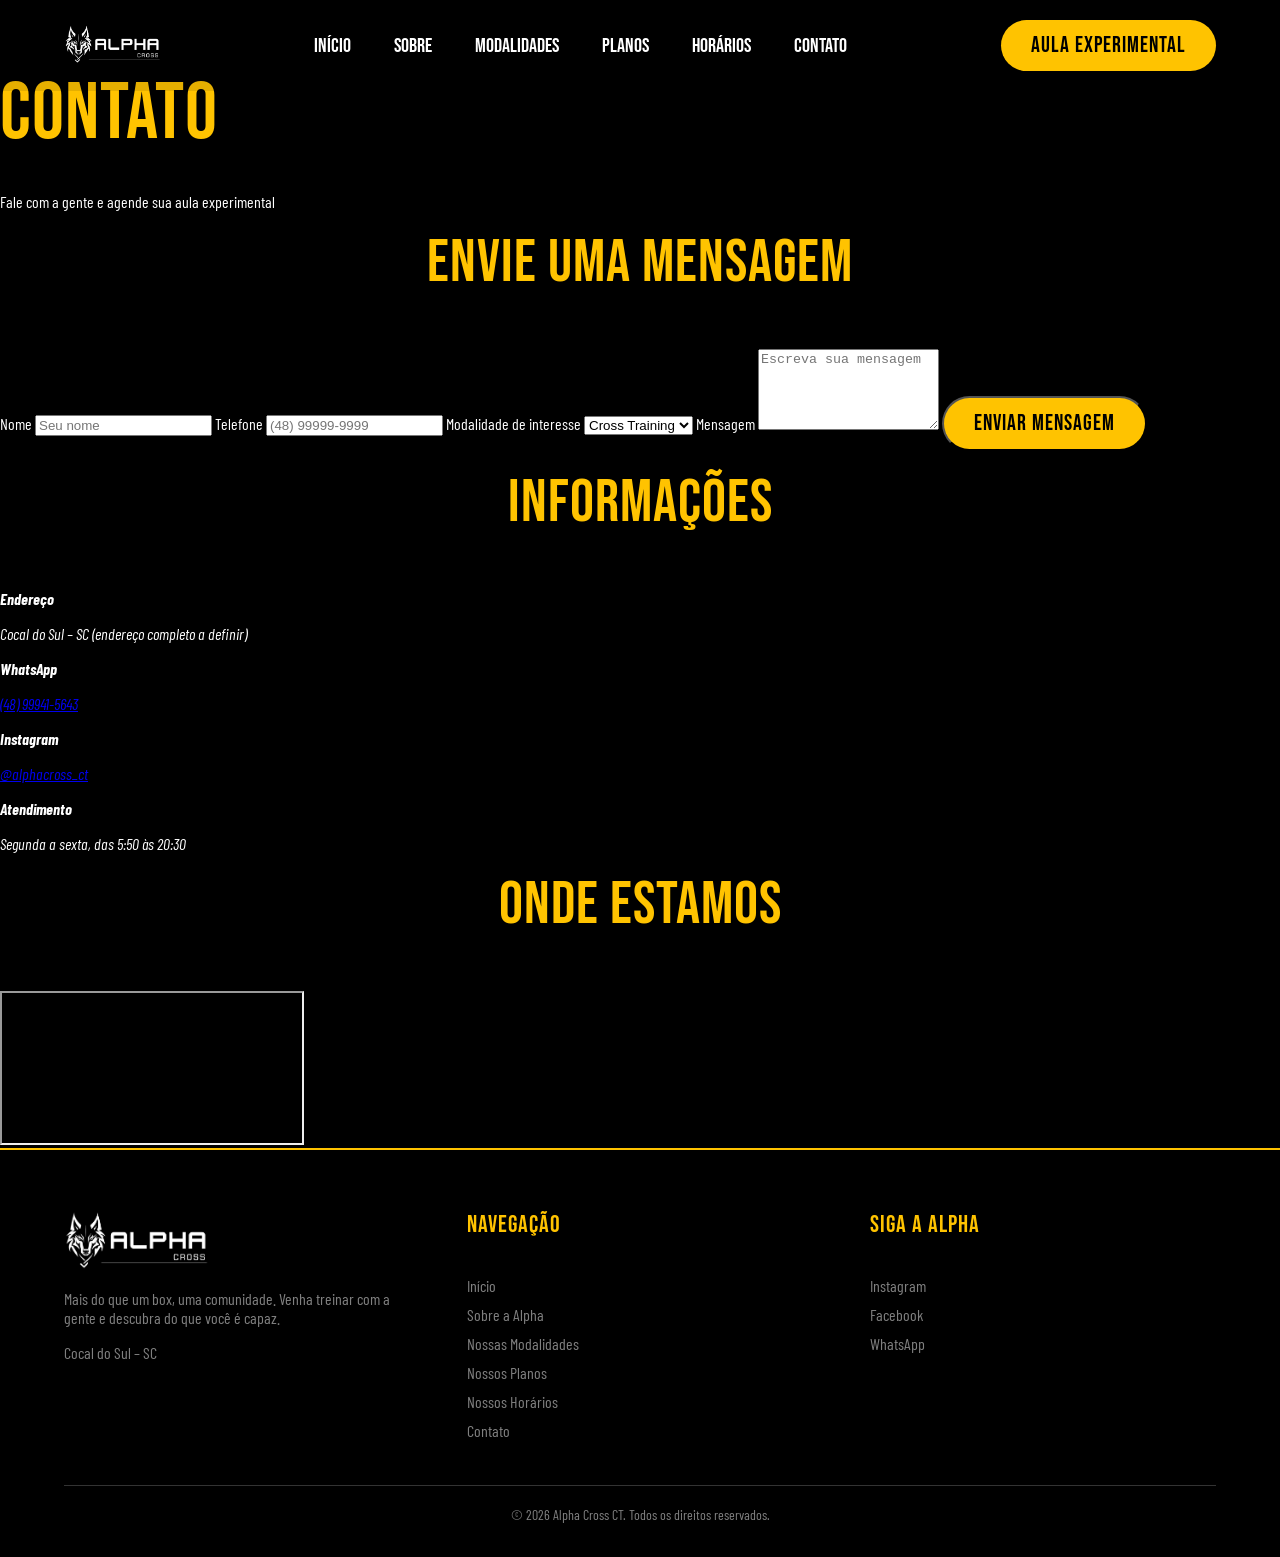
==== contato.html @ 64b94502 "Atualização e criação das paginas HTML Atualização e criação das paginas HTML" ====
<!DOCTYPE html>
<!-- ALTERAÇÃO: página criada. Formulário de contato, informações e mapa -->
<html lang="pt-BR">
    <head>
        <meta charset="UTF-8">
        <meta name="viewport" content="width=device-width, initial-scale=1.0">
        <title>Contato | Alpha Cross CT</title>
        <meta name="author" content="Jonathan Jesus, Cassio , Laura">
        <meta name="description" content="Entre em contato com a Alpha Cross e agende sua aula experimental">
        <link rel="icon" href="img/favicon-16x16.png" type="image/x-icon">
        <link href="https://fonts.googleapis.com/css2?family=Barlow+Condensed:wght@400;600;700&family=Bebas+Neue&display=swap" rel="stylesheet">
        <link rel="stylesheet" href="css/style.css">
        <link rel="stylesheet" href="css/contato.css">
    </head>
    <body>
        <header>
            <a href="index.html"><img src="img/logo-alpha-cross-branca.png" alt="Logo Alpha Cross"></a>
            <button id="btnMenu">&#9776;</button>
            <nav>
                <a href="index.html">Início</a>
                <a href="sobre.html">Sobre</a>
                <a href="modalidades.html">Modalidades</a>
                <a href="planos.html">Planos</a>
                <a href="horarios.html">Horários</a>
                <a href="contato.html" class="ativo">Contato</a>
            </nav>
            <a id="chamada1" class="botao" href="https://wa.me/5548999415643" target="_blank">Aula experimental</a>
        </header>
        <main>
            <section class="banner">
                <h1>Contato</h1>
                <p>Fale com a gente e agende sua aula experimental</p>
            </section>

            <section id="contato">
                <article>
                    <h2 class="titulo">Envie uma mensagem</h2>
                    <!-- <label> é o texto que descreve o campo. O "for" do label tem que ser igual ao "id" do campo,
                         assim clicar no texto já coloca o cursor no campo (e ajuda na acessibilidade).
                         "required" faz o navegador não deixar enviar com o campo vazio.
                         ALTERAÇÃO: o envio do formulário agora é feito pelo js/contato.js, que abre o WhatsApp com a mensagem -->
                    <form id="formContato">
                        <label for="nome">Nome</label>
                        <input type="text" id="nome" placeholder="Seu nome" required>

                        <label for="telefone">Telefone</label>
                        <input type="tel" id="telefone" placeholder="(48) 99999-9999" required>

                        <label for="modalidade">Modalidade de interesse</label>
                        <select id="modalidade">
                            <option>Cross Training</option>
                            <option>Alpha Hiit 45</option>
                            <option>Ainda não sei</option>
                        </select>

                        <label for="mensagem">Mensagem</label>
                        <textarea id="mensagem" rows="5" placeholder="Escreva sua mensagem"></textarea>

                        <button type="submit" class="botao">Enviar mensagem</button>
                    </form>
                    <!-- ALTERAÇÃO: parágrafo vazio onde o JavaScript escreve a mensagem de agradecimento depois do envio -->
                    <p id="aviso"></p>
                </article>

                <!-- <address> é a tag semântica para informações de contato.
                     Dentro dele não pode ter títulos (h1 a h6), por isso os nomes estão em <strong> -->
                <article id="informacoes">
                    <h2 class="titulo">Informações</h2>
                    <address>
                        <strong>Endereço</strong>
                        <p>Cocal do Sul – SC (endereço completo a definir)</p>

                        <strong>WhatsApp</strong>
                        <p><a href="https://wa.me/5548999415643" target="_blank">(48) 99941-5643</a></p>

                        <strong>Instagram</strong>
                        <p><a href="https://www.instagram.com/alphacross_ct/" target="_blank">@alphacross_ct</a></p>

                        <strong>Atendimento</strong>
                        <p>Segunda a sexta, das 5:50 às 20:30</p>
                    </address>
                </article>
            </section>

            <section id="mapa" class="cinza">
                <h2 class="titulo">Onde Estamos</h2>
                <iframe src="https://www.google.com/maps?q=Cocal+do+Sul+SC&output=embed" title="Mapa da localização da Alpha Cross"></iframe>
            </section>
        </main>
        <footer>
            <section>
                <img src="img/logo-alpha-cross-branca.png" alt="Logo Alpha Cross">
                <p>Mais do que um box, uma comunidade. Venha treinar com a gente e descubra do que você é capaz.</p>
                <p>Cocal do Sul – SC</p>
            </section>
            <section>
                <nav>
                    <h4>Navegação</h4>
                    <a href="index.html">Início</a>
                    <a href="sobre.html">Sobre a Alpha</a>
                    <a href="modalidades.html">Nossas Modalidades</a>
                    <a href="planos.html">Nossos Planos</a>
                    <a href="horarios.html">Nossos Horários</a>
                    <a href="contato.html">Contato</a>
                </nav>
            </section>
            <section>
                <h4>Siga a Alpha</h4>
                <a href="https://www.instagram.com/alphacross_ct/" target="_blank">Instagram</a>
                <a href="https://www.facebook.com/profile.php?id=61576485325156" target="_blank">Facebook</a>
                <a href="https://wa.me/5548999415643" target="_blank">WhatsApp</a>
            </section>
            <p id="copyright">&copy; 2026 Alpha Cross CT. Todos os direitos reservados.</p>
        </footer>
        <script src="js/script.js"></script>
        <!-- ALTERAÇÃO: script do formulário. Vem DEPOIS do script.js porque usa a função AbrirWhatsApp que está nele -->
        <script src="js/contato.js"></script>
    </body>
</html>
---- css/style.css ----
@charset "utf-8";

/* ALTERAÇÃO (geral): a cor "yellow" (amarelo puro, cor de marca-texto) foi trocada
   em todo o arquivo por #FFC300, um amarelo-ouro que passa um visual mais profissional */

* {
    box-sizing: border-box;/* Faz o padding e a borda ficarem DENTRO da largura definida,
   evitando que os elementos passem do tamanho da tela */
}

body{
    background-color: black;
    color: white;
    /* ALTERAÇÃO: a fonte foi declarada só aqui no body (antes era repetida no h2, h3, a e p).
       Os elementos filhos herdam a fonte do pai, então basta declarar uma vez */
    font-family: "Barlow Condensed", sans-serif;
    margin: 0; /* ALTERAÇÃO: tira a margem branca que o navegador coloca em volta da página */
}

/* ALTERAÇÃO: títulos passaram a usar a Bebas Neue (fonte de título) e os textos continuam
   com a Barlow Condensed. É a combinação clássica de sites de academia */
h1, h2, h3, h4 {
    font-family: "Bebas Neue", sans-serif;
    font-weight: normal; /* a Bebas Neue já é grossa, o negrito padrão dos títulos deixaria borrada */
    letter-spacing: 1px;
}

header {
    position: fixed;
    top: 0;
    width: 100%;
    z-index: 1000;   /* fica por cima dos outros elementos */
    background-color: rgba(0,0,0, 0.1);
    display: flex;
    justify-content: space-between;/* joga o 1º item na esquerda, o último na direita e o do meio no centro */
    padding: 20px 5%;
    align-items: center;
    /* ALTERAÇÃO: o "animation-timeline: scroll()" foi removido porque não funciona no Firefox.
       Agora o js/script.js coloca a classe "rolando" quando a página desce,
       e o transition faz o fundo escurecer suavemente (em 0.3 segundos) */
    transition: background-color 0.3s;
}
/* ALTERAÇÃO: classe colocada pelo JS quando a página é rolada (substitui o @keyframes header-some) */
header.rolando {
    background-color: rgba(0,0,0, 0.9);   /* fundo quase preto (90%) */
}
header img {
    height: 40px;
    width: auto;
}
header nav a {
    text-decoration: none;
    font-family: "Bebas Neue", sans-serif;
    font-size: 20px;
    color: white;
    padding-left: 20px;
    padding-right: 20px;
}
/* ALTERAÇÃO: link do menu fica amarelo ao passar o mouse */
header nav a:hover {
    color: #FFC300;
}
/* ALTERAÇÃO: botão do menu hambúrguer, escondido no computador (só aparece no @media do celular) */
#btnMenu {
    display: none;
    background: none;
    border: none;
    color: #FFC300;
    font-size: 30px;
    cursor: pointer;
}

h1 {
    font-size: 80px; /* ALTERAÇÃO: era 50px, pequeno demais para o título principal */
    text-transform: uppercase;   /* deixa tudo em maiúsculo */
    color: #FFC300;
    margin-bottom: 30px;
}
.sub {
    display: block; /* ALTERAÇÃO: o span ocupa a linha inteira, para poder ser centralizado */
    text-align: center; /* ALTERAÇÃO: títulos das seções centralizados, antes cada seção tinha um alinhamento */
    font-size: 24px;
    color: gray; /* ALTERAÇÃO: subtítulo em cinza para não competir com o título amarelo */
    text-transform: uppercase;
    letter-spacing: 3px;
}
.titulo{
    text-align: center; /* ALTERAÇÃO: títulos das seções centralizados */
    font-size: 60px;
    text-transform: uppercase;   /* deixa tudo em maiúsculo */
    color: #FFC300;
    margin-top: 0;
}
.lema {
    display: block;              /* fica sozinho na linha */
    color: gray;
    text-transform: uppercase;
    letter-spacing: 2px;         /* espaço entre as letras */
}

/* ALTERAÇÃO: classe única para TODOS os botões do site. Substitui o .acao, o #chamada1,
   o "#topo a" e o "#sobre article a:last-child", que tinham tamanhos e cantos diferentes */
.botao {
    display: inline-block;
    background-color: #FFC300;
    color: black;
    font-family: "Bebas Neue", sans-serif;
    font-size: 22px;
    letter-spacing: 1px;
    text-decoration: none;
    padding: 12px 30px;
    border-radius: 30px;
    transition: background-color 0.3s; /* a cor muda suavemente no hover */
}
.botao:hover {
    background-color: white;
}

#topo{
    padding-top: 200px;   /* empurra só o texto, a foto começa lá em cima */
    /* ALTERAÇÃO: o "../" foi adicionado porque o CSS agora está na pasta css/, então precisa sair dela para achar a pasta img/ */
    background-image: linear-gradient(rgba(0, 0, 0, 0.6) 30%, rgba(0, 0, 0, 1)), url(../img/fotos-box/imagem1.jpeg);
    background-size: cover;        /* a imagem cobre a seção toda */
    background-position: center;   /* centraliza a imagem */
    background-repeat: no-repeat;  /* não repete a imagem */
    height: 100vh;                 /* seção com a altura da tela inteira */

    text-align: center;
}

#sobre {
    padding: 100px 5%;
    flex-direction: row;
    display: flex;
    justify-content: space-around;
    align-items: center; /* ALTERAÇÃO: texto e carrossel ficam alinhados pelo meio */
    background-color: black;
}
#sobre article p{
    font-size: 20px;
    color: gray;
}
/* ALTERAÇÃO: no Sobre o título fica à esquerda, porque o texto está em coluna ao lado do carrossel */
#sobre .sub, #sobre .titulo {
    text-align: left;
}
#sobre article {
    width: 50%;
    padding: 50px 50px;
}

/* ALTERAÇÃO: carrossel refeito, a troca das fotos agora é feita no js/carrossel.js
   (antes era só CSS, com overflow-x e scroll-snap) */
#carrossel{
    width: 50%;
    margin: 0;              /* a tag figure vem com margem por padrão, aqui tiramos */
    position: relative;     /* serve de referência para posicionar os botões em cima da foto */
}
#moldura {
    width: 100%;
    height: 500px;
    object-fit: cover;  /* a imagem cobre o espaço definido, cortando o que passar */
    border-radius: 20px;
    display: block;     /* tira o espacinho que fica embaixo da imagem */
}
#carrossel button {
    position: absolute;     /* o botão "flutua" em cima da foto */
    top: 250px;             /* metade da altura da foto (500px / 2) */
    margin-top: -25px;      /* sobe metade da altura do botão, para ficar bem no meio */
    width: 50px;
    height: 50px;
    border: none;
    border-radius: 50%;     /* deixa o botão redondo */
    background-color: rgba(0, 0, 0, 0.6);
    color: #FFC300;
    font-size: 20px;
    cursor: pointer;        /* mostra a "mãozinha" ao passar o mouse */
}
#carrossel button:hover {
    background-color: #FFC300;
    color: black;
}
#btnVoltar {
    left: 15px;
}
#btnAvancar {
    right: 15px;
}
#legenda {
    text-align: center;
    color: gray;
    font-size: 20px;
    text-transform: uppercase;
    letter-spacing: 2px;
    padding-top: 10px;
}

/* ALTERAÇÃO: Modalidades e Planos: os cards (article) ficam lado a lado direto dentro da section.
   O flex-wrap deixa quebrar a linha, e o subtítulo e o título ocupam 100% da largura
   para ficarem sozinhos em cima dos cards (mesma ideia usada em #horarios) */
#modalidades, #planos {
    display: flex;
    flex-wrap: wrap;
    justify-content: space-around;
}
#modalidades .sub, #modalidades .titulo,
#planos .sub, #planos .titulo {
    width: 100%;
}

/* ALTERAÇÃO: efeito de hover nos cards, o card sobe 5px quando o mouse passa por cima.
   O transition faz o movimento ser suave em vez de "pular" */
#modalidades article, #planos article {
    transition: transform 0.3s;
}
#modalidades article:hover, #planos article:hover {
    transform: translateY(-5px);
}

#modalidades {
    padding: 100px 5%;
    background-color: #111; /* ALTERAÇÃO: seções alternam entre preto e cinza escuro para separar visualmente */
    color: white;
}
#modalidades article {
    margin: 20px;
    background-color: #1c1c1c;
    border-radius: 40px;
    flex: 1; /*Faz os cards ficarem do mesmo tamanho*/
    overflow: hidden;   /* corta a foto nos cantos arredondados do card */
}
#modalidades article h3{
    font-size: 34px;
    color: #FFC300;
    padding: 5px 20px;
    margin: 10px 0 0 0;
}
#modalidades article p {
    font-size: 17px;
    color: gray;
    padding: 5px 20px 20px 20px;
}
#modalidades article img{
    width: 100%;
    height: 300px;
    object-fit: cover; /* ALTERAÇÃO: as duas fotos ficam com a mesma altura, cortando o excesso */
}
#planos {
    padding: 100px 5%;
    background-color: black;
}
#planos article {
    margin: 10px;
    background-color: #1c1c1c;
    border-radius: 40px;
    flex: 1; /*Faz os cards ficarem do mesmo tamanho*/
    text-align: center;
    padding-bottom: 20px;
}
#planos article h3 {
    font-size: 34px;
    color: #FFC300;
    padding: 5px 20px ;
    border: 1px solid #FFC300;
    border-radius: 20px;
    margin: 20px;
}
#planos article p {
    font-size: 17px;
    padding: 5px 20px;
}
#horarios {
    padding: 100px 5%;
    background-color: #111; /* ALTERAÇÃO: seções alternam entre preto e cinza escuro */
}
#horarios article{
    display: flex;
    flex-wrap:wrap;
}
/* ALTERAÇÃO: seletor trocado de h2 para h3, acompanhando a correção dos títulos no HTML */
#horarios article h3{
    width: 100%;
    font-size: 34px;
    color: #FFC300;
    text-align: center;
}
#horarios article section{
    flex-direction:column;
    text-align: center;
    margin: 10px auto;
    width: 40%;
    height: 200px;
    border: 2px solid #FFC300;
    border-radius: 20px;
}
#horarios article section ul {
    list-style: none;
    padding: 0;
}

/* ALTERAÇÃO: estilo do rodapé (antes não tinha nenhum). 3 colunas lado a lado + linha de direitos */
footer {
    display: flex;
    flex-wrap: wrap;
    justify-content: space-between;
    padding: 60px 5% 20px 5%;
    background-color: black;
    border-top: 2px solid #FFC300;
}
footer section {
    width: 30%;
}
footer img {
    height: 60px;
    width: auto;
}
footer p {
    color: gray;
}
footer h4 {
    font-size: 24px;
    color: #FFC300;
    margin-top: 0;
}
footer a {
    display: block; /* cada link em uma linha */
    color: gray;
    text-decoration: none;
    padding: 5px 0;
}
footer a:hover {
    color: #FFC300;
}
#copyright {
    width: 100%;           /* ocupa a linha toda, ficando embaixo das 3 colunas */
    text-align: center;
    font-size: 14px;
    border-top: 1px solid #333;
    padding-top: 20px;
    margin-top: 40px;
}

/* Tablet
@media (max-width: 1024px) {
     seu código aqui
}

 Smartphone
@media (max-width: 480px) {
    seu código aqui
} */

@media screen and (max-width: 600px) {
    /* ALTERAÇÃO: removido o "body { background: yellow }", que era sobra de teste */

    /* ALTERAÇÃO: o header não vira mais coluna (cobria metade da tela).
       Agora fica logo na esquerda e botão ☰ na direita, e o menu abre por baixo */
    #btnMenu {
        display: block;
    }
    #chamada1 {
        display: none; /* esconde o botão "Aula experimental" para caber no celular */
    }
    header nav {
        display: none; /* menu escondido até clicar no ☰ */
        position: absolute;
        top: 100%;     /* começa logo abaixo do header */
        left: 0;
        width: 100%;
        background-color: rgba(0, 0, 0, 0.95);
        flex-direction: column;
        align-items: center;
        padding: 10px 0;
    }
    /* classe colocada pelo js/script.js quando clica no ☰ */
    header nav.aberto {
        display: flex;
    }
    header nav a {
        padding: 10px;
    }

    /* ALTERAÇÃO: ajustes básicos para o celular (os ajustes completos ficam para a etapa de responsividade) */
    h1 {
        font-size: 50px;
    }
    .titulo {
        font-size: 45px;
    }
    #sobre {
        flex-direction: column; /* texto em cima, carrossel embaixo */
    }
    #sobre article, #carrossel {
        width: 100%;
        padding: 0;
    }
    #modalidades article, #planos article {
        flex-basis: 100%; /* um card por linha */
    }
    #horarios article section {
        width: 100%;
    }
    footer section {
        width: 100%;
        margin-bottom: 20px;
    }
}
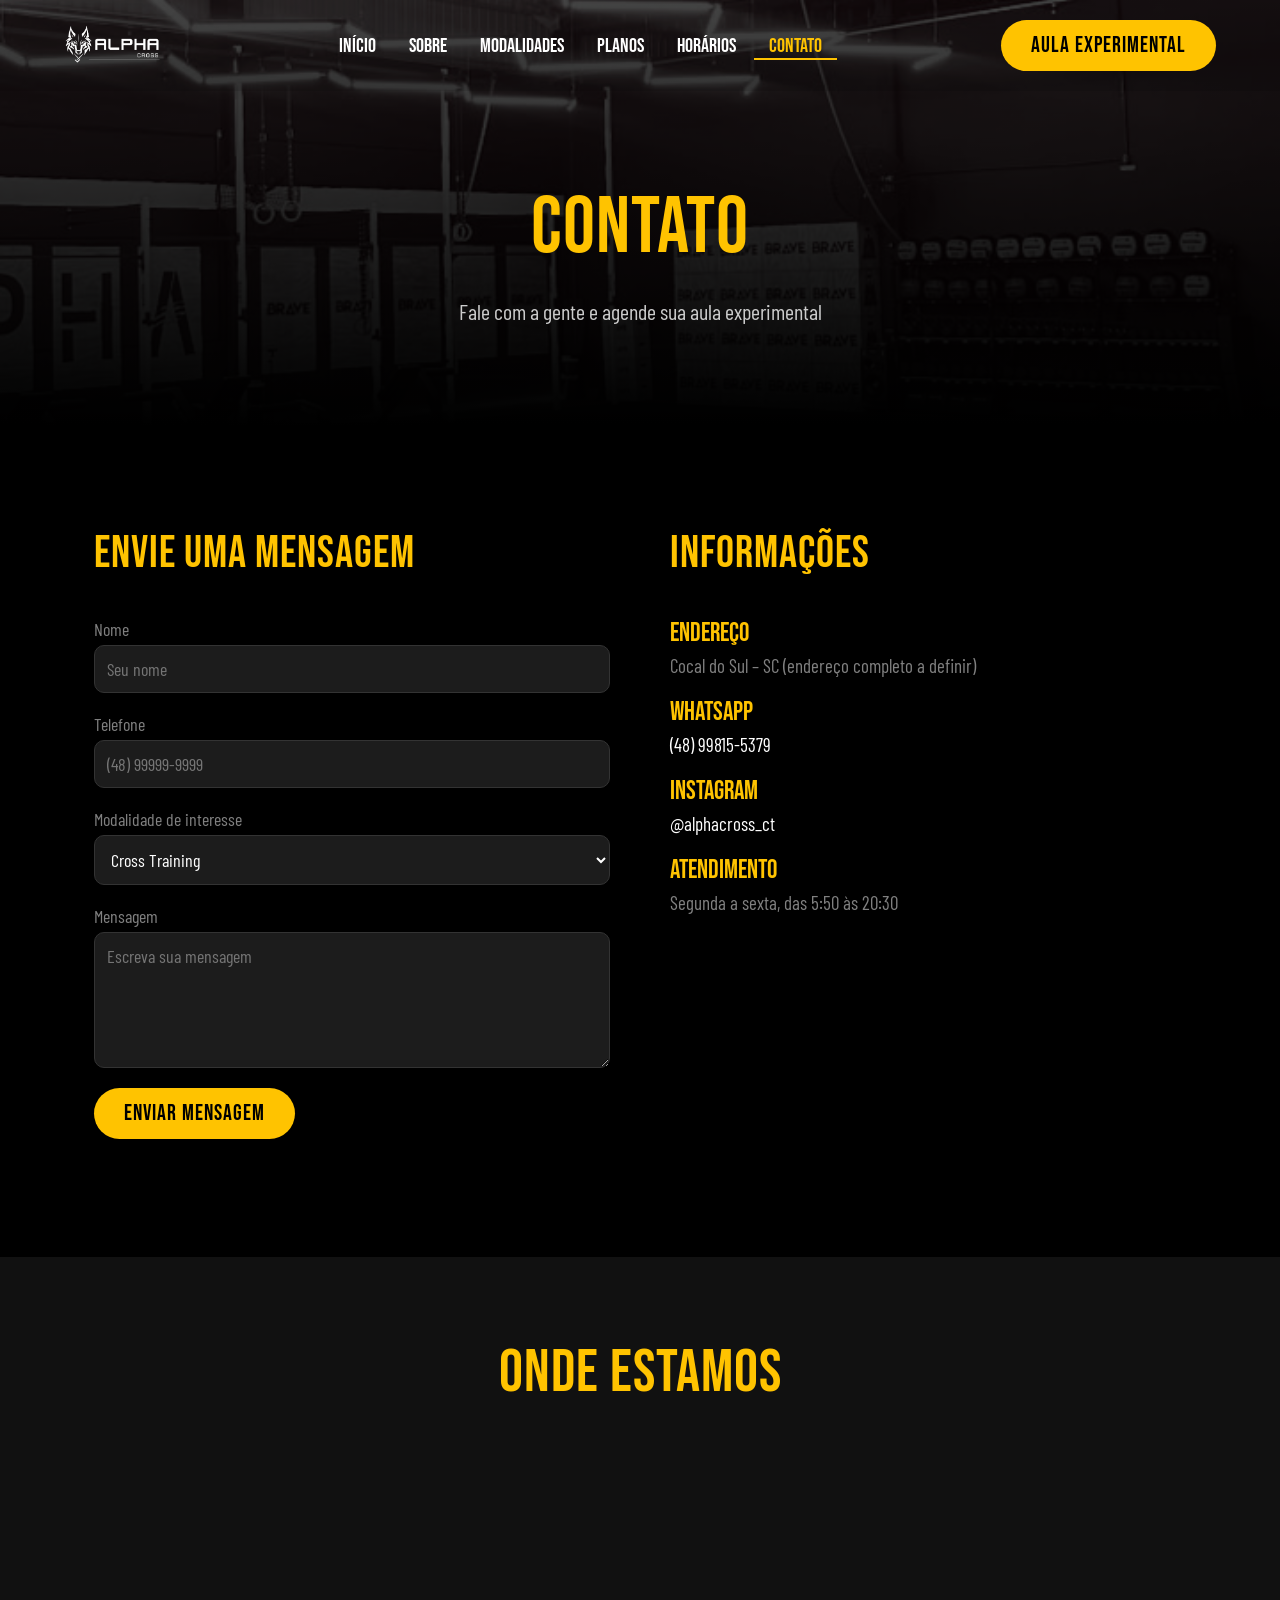
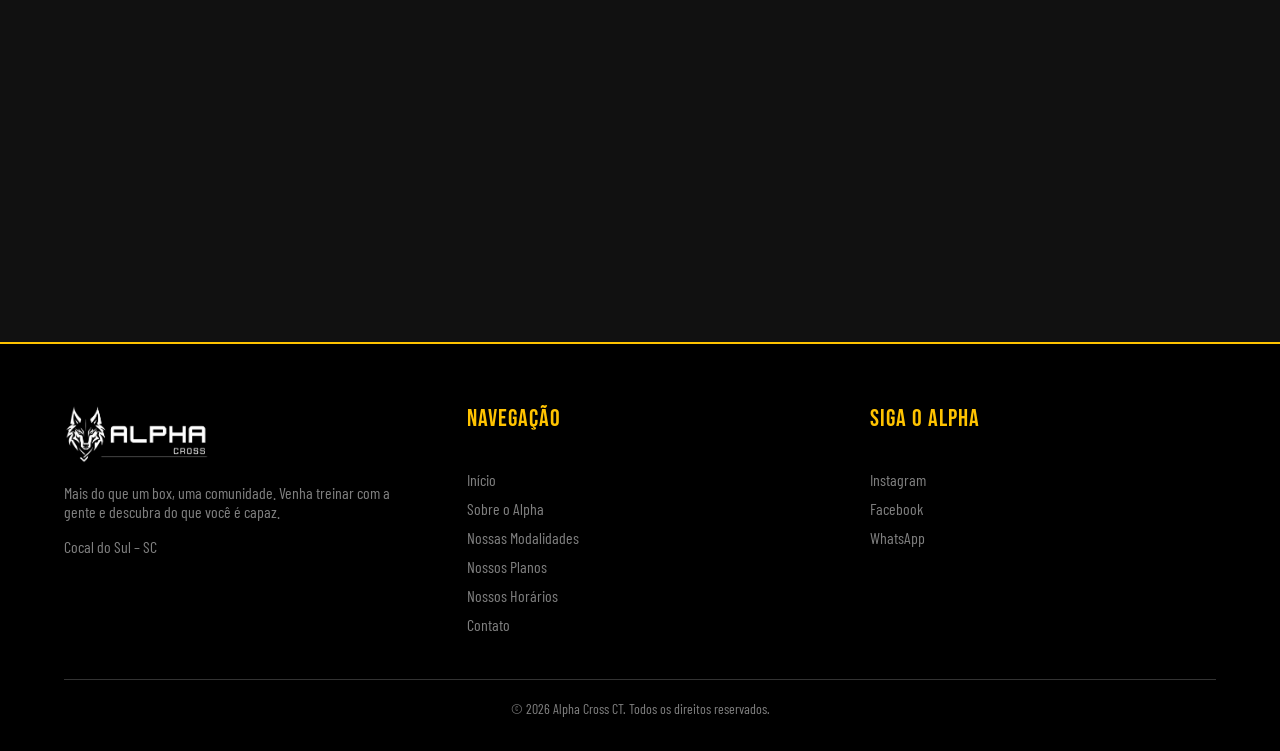
==== commit 5348d25f: "Correçoes no HTML" ====
--- a/contato.html
+++ b/contato.html
@@ -6,7 +6,7 @@
         <meta name="viewport" content="width=device-width, initial-scale=1.0">
         <title>Contato | Alpha Cross CT</title>
         <meta name="author" content="Jonathan Jesus, Cassio , Laura">
-        <meta name="description" content="Entre em contato com a Alpha Cross e agende sua aula experimental">
+        <meta name="description" content="Entre em contato com o Alpha Cross e agende sua aula experimental">
         <link rel="icon" href="img/favicon-16x16.png" type="image/x-icon">
         <link href="https://fonts.googleapis.com/css2?family=Barlow+Condensed:wght@400;600;700&family=Bebas+Neue&display=swap" rel="stylesheet">
         <link rel="stylesheet" href="css/style.css">
@@ -24,7 +24,7 @@
                 <a href="horarios.html">Horários</a>
                 <a href="contato.html" class="ativo">Contato</a>
             </nav>
-            <a id="chamada1" class="botao" href="https://wa.me/5548999415643" target="_blank">Aula experimental</a>
+            <a id="chamada1" class="botao" href="https://wa.me/5548998155379" target="_blank">Aula experimental</a>
         </header>
         <main>
             <section class="banner">
@@ -71,7 +71,8 @@
                         <p>Cocal do Sul – SC (endereço completo a definir)</p>
 
                         <strong>WhatsApp</strong>
-                        <p><a href="https://wa.me/5548999415643" target="_blank">(48) 99941-5643</a></p>
+                        <!-- ALTERAÇÃO: número do WhatsApp atualizado -->
+                        <p><a href="https://wa.me/5548998155379" target="_blank">(48) 99815-5379</a></p>
 
                         <strong>Instagram</strong>
                         <p><a href="https://www.instagram.com/alphacross_ct/" target="_blank">@alphacross_ct</a></p>
@@ -84,7 +85,7 @@
 
             <section id="mapa" class="cinza">
                 <h2 class="titulo">Onde Estamos</h2>
-                <iframe src="https://www.google.com/maps?q=Cocal+do+Sul+SC&output=embed" title="Mapa da localização da Alpha Cross"></iframe>
+                <iframe src="https://www.google.com/maps?q=Cocal+do+Sul+SC&output=embed" title="Mapa da localização do Alpha Cross"></iframe>
             </section>
         </main>
         <footer>
@@ -97,7 +98,7 @@
                 <nav>
                     <h4>Navegação</h4>
                     <a href="index.html">Início</a>
-                    <a href="sobre.html">Sobre a Alpha</a>
+                    <a href="sobre.html">Sobre o Alpha</a>
                     <a href="modalidades.html">Nossas Modalidades</a>
                     <a href="planos.html">Nossos Planos</a>
                     <a href="horarios.html">Nossos Horários</a>
@@ -105,10 +106,10 @@
                 </nav>
             </section>
             <section>
-                <h4>Siga a Alpha</h4>
+                <h4>Siga o Alpha</h4>
                 <a href="https://www.instagram.com/alphacross_ct/" target="_blank">Instagram</a>
                 <a href="https://www.facebook.com/profile.php?id=61576485325156" target="_blank">Facebook</a>
-                <a href="https://wa.me/5548999415643" target="_blank">WhatsApp</a>
+                <a href="https://wa.me/5548998155379" target="_blank">WhatsApp</a>
             </section>
             <p id="copyright">&copy; 2026 Alpha Cross CT. Todos os direitos reservados.</p>
         </footer>
--- a/css/style.css
+++ b/css/style.css
@@ -1,4 +1,8 @@
 @charset "utf-8";
+
+/* ALTERAÇÃO: este arquivo agora tem só o que é COMUM a todas as páginas
+   (header, footer, títulos, botões, cards e banner). O estilo específico de cada página
+   fica no seu próprio arquivo: index.css, sobre.css, modalidades.css, planos.css, horarios.css e contato.css */
 
 /* ALTERAÇÃO (geral): a cor "yellow" (amarelo puro, cor de marca-texto) foi trocada
    em todo o arquivo por #FFC300, um amarelo-ouro que passa um visual mais profissional */
@@ -53,14 +57,20 @@
     font-family: "Bebas Neue", sans-serif;
     font-size: 20px;
     color: white;
-    padding-left: 20px;
-    padding-right: 20px;
+    padding-left: 15px;
+    padding-right: 15px;
 }
 /* ALTERAÇÃO: link do menu fica amarelo ao passar o mouse */
 header nav a:hover {
     color: #FFC300;
 }
-/* ALTERAÇÃO: botão do menu hambúrguer, escondido no computador (só aparece no @media do celular) */
+/* ALTERAÇÃO: classe "ativo" marca no menu a página em que a pessoa está.
+   Ela é colocada direto no HTML de cada página, no link daquela página */
+header nav a.ativo {
+    color: #FFC300;
+    border-bottom: 2px solid #FFC300;
+}
+/* ALTERAÇÃO: botão do menu hambúrguer, escondido no computador (só aparece no @media) */
 #btnMenu {
     display: none;
     background: none;
@@ -110,192 +120,88 @@
     text-decoration: none;
     padding: 12px 30px;
     border-radius: 30px;
+    border: none;
+    cursor: pointer;
     transition: background-color 0.3s; /* a cor muda suavemente no hover */
 }
 .botao:hover {
     background-color: white;
 }
-
-#topo{
-    padding-top: 200px;   /* empurra só o texto, a foto começa lá em cima */
-    /* ALTERAÇÃO: o "../" foi adicionado porque o CSS agora está na pasta css/, então precisa sair dela para achar a pasta img/ */
-    background-image: linear-gradient(rgba(0, 0, 0, 0.6) 30%, rgba(0, 0, 0, 1)), url(../img/fotos-box/imagem1.jpeg);
-    background-size: cover;        /* a imagem cobre a seção toda */
-    background-position: center;   /* centraliza a imagem */
-    background-repeat: no-repeat;  /* não repete a imagem */
-    height: 100vh;                 /* seção com a altura da tela inteira */
-
-    text-align: center;
-}
-
-#sobre {
-    padding: 100px 5%;
-    flex-direction: row;
-    display: flex;
-    justify-content: space-around;
-    align-items: center; /* ALTERAÇÃO: texto e carrossel ficam alinhados pelo meio */
-    background-color: black;
-}
-#sobre article p{
-    font-size: 20px;
-    color: gray;
-}
-/* ALTERAÇÃO: no Sobre o título fica à esquerda, porque o texto está em coluna ao lado do carrossel */
-#sobre .sub, #sobre .titulo {
-    text-align: left;
-}
-#sobre article {
-    width: 50%;
-    padding: 50px 50px;
-}
-
-/* ALTERAÇÃO: carrossel refeito, a troca das fotos agora é feita no js/carrossel.js
-   (antes era só CSS, com overflow-x e scroll-snap) */
-#carrossel{
-    width: 50%;
-    margin: 0;              /* a tag figure vem com margem por padrão, aqui tiramos */
-    position: relative;     /* serve de referência para posicionar os botões em cima da foto */
-}
-#moldura {
-    width: 100%;
-    height: 500px;
-    object-fit: cover;  /* a imagem cobre o espaço definido, cortando o que passar */
-    border-radius: 20px;
-    display: block;     /* tira o espacinho que fica embaixo da imagem */
-}
-#carrossel button {
-    position: absolute;     /* o botão "flutua" em cima da foto */
-    top: 250px;             /* metade da altura da foto (500px / 2) */
-    margin-top: -25px;      /* sobe metade da altura do botão, para ficar bem no meio */
-    width: 50px;
-    height: 50px;
-    border: none;
-    border-radius: 50%;     /* deixa o botão redondo */
-    background-color: rgba(0, 0, 0, 0.6);
-    color: #FFC300;
-    font-size: 20px;
-    cursor: pointer;        /* mostra a "mãozinha" ao passar o mouse */
-}
-#carrossel button:hover {
+/* ALTERAÇÃO: variação do botão só com borda (usado quando tem dois botões lado a lado) */
+.botao-borda {
+    background-color: transparent;
+    color: #FFC300;
+    border: 2px solid #FFC300;
+}
+.botao-borda:hover {
     background-color: #FFC300;
     color: black;
 }
-#btnVoltar {
-    left: 15px;
-}
-#btnAvancar {
-    right: 15px;
-}
-#legenda {
-    text-align: center;
-    color: gray;
-    font-size: 20px;
-    text-transform: uppercase;
-    letter-spacing: 2px;
-    padding-top: 10px;
-}
-
-/* ALTERAÇÃO: Modalidades e Planos: os cards (article) ficam lado a lado direto dentro da section.
-   O flex-wrap deixa quebrar a linha, e o subtítulo e o título ocupam 100% da largura
-   para ficarem sozinhos em cima dos cards (mesma ideia usada em #horarios) */
-#modalidades, #planos {
+
+/* ALTERAÇÃO: classe para alternar o fundo das seções entre preto e cinza escuro,
+   assim dá para ver onde uma seção termina e a outra começa */
+.cinza {
+    background-color: #111;
+}
+
+/* ALTERAÇÃO: classe "grade" reaproveitada em todas as seções que têm cards lado a lado
+   (antes era uma regra para #modalidades e outra para #planos).
+   A section vira flex, o flex-wrap deixa quebrar a linha, e o subtítulo, o título e o parágrafo
+   de introdução ocupam 100% da largura para ficarem sozinhos em cima dos cards */
+.grade {
     display: flex;
     flex-wrap: wrap;
-    justify-content: space-around;
-}
-#modalidades .sub, #modalidades .titulo,
-#planos .sub, #planos .titulo {
+    justify-content: center;
+    padding: 100px 5%;
+}
+.grade .sub, .grade .titulo, .grade > p {
     width: 100%;
 }
-
-/* ALTERAÇÃO: efeito de hover nos cards, o card sobe 5px quando o mouse passa por cima.
-   O transition faz o movimento ser suave em vez de "pular" */
-#modalidades article, #planos article {
-    transition: transform 0.3s;
-}
-#modalidades article:hover, #planos article:hover {
-    transform: translateY(-5px);
-}
-
-#modalidades {
-    padding: 100px 5%;
-    background-color: #111; /* ALTERAÇÃO: seções alternam entre preto e cinza escuro para separar visualmente */
-    color: white;
-}
-#modalidades article {
-    margin: 20px;
-    background-color: #1c1c1c;
-    border-radius: 40px;
+.grade > p {
+    text-align: center;
+    color: gray;
+    font-size: 20px;
+}
+
+/* ALTERAÇÃO: estilo comum dos cards (article com a classe "card"), usado em várias páginas */
+.card {
     flex: 1; /*Faz os cards ficarem do mesmo tamanho*/
-    overflow: hidden;   /* corta a foto nos cantos arredondados do card */
-}
-#modalidades article h3{
-    font-size: 34px;
-    color: #FFC300;
-    padding: 5px 20px;
-    margin: 10px 0 0 0;
-}
-#modalidades article p {
-    font-size: 17px;
-    color: gray;
-    padding: 5px 20px 20px 20px;
-}
-#modalidades article img{
-    width: 100%;
-    height: 300px;
-    object-fit: cover; /* ALTERAÇÃO: as duas fotos ficam com a mesma altura, cortando o excesso */
-}
-#planos {
-    padding: 100px 5%;
-    background-color: black;
-}
-#planos article {
     margin: 10px;
     background-color: #1c1c1c;
-    border-radius: 40px;
-    flex: 1; /*Faz os cards ficarem do mesmo tamanho*/
+    border-radius: 30px;
+    overflow: hidden;   /* corta a foto nos cantos arredondados do card */
+    transition: transform 0.3s; /* o movimento do hover fica suave em vez de "pular" */
+}
+/* ALTERAÇÃO: efeito de hover, o card sobe 5px quando o mouse passa por cima */
+.card:hover {
+    transform: translateY(-5px);
+}
+.card h3 {
+    font-size: 32px;
+    color: #FFC300;
+    padding: 0 20px;
+}
+.card p {
+    font-size: 17px;
+    color: gray;
+    padding: 0 20px;
+}
+
+/* ALTERAÇÃO: banner do topo das páginas internas (Sobre, Modalidades, Planos...).
+   É uma versão menor do #topo da página inicial. Cada página troca a foto no seu próprio CSS */
+.banner {
+    padding: 180px 5% 80px 5%;
     text-align: center;
-    padding-bottom: 20px;
-}
-#planos article h3 {
-    font-size: 34px;
-    color: #FFC300;
-    padding: 5px 20px ;
-    border: 1px solid #FFC300;
-    border-radius: 20px;
-    margin: 20px;
-}
-#planos article p {
-    font-size: 17px;
-    padding: 5px 20px;
-}
-#horarios {
-    padding: 100px 5%;
-    background-color: #111; /* ALTERAÇÃO: seções alternam entre preto e cinza escuro */
-}
-#horarios article{
-    display: flex;
-    flex-wrap:wrap;
-}
-/* ALTERAÇÃO: seletor trocado de h2 para h3, acompanhando a correção dos títulos no HTML */
-#horarios article h3{
-    width: 100%;
-    font-size: 34px;
-    color: #FFC300;
-    text-align: center;
-}
-#horarios article section{
-    flex-direction:column;
-    text-align: center;
-    margin: 10px auto;
-    width: 40%;
-    height: 200px;
-    border: 2px solid #FFC300;
-    border-radius: 20px;
-}
-#horarios article section ul {
-    list-style: none;
-    padding: 0;
+    background-image: linear-gradient(rgba(0, 0, 0, 0.7), black), url(../img/fotos-box/imagem2.jpeg);
+    background-size: cover;
+    background-position: center;
+}
+.banner h1 {
+    margin: 0;
+}
+.banner p {
+    font-size: 22px;
+    color: #ccc;
 }
 
 /* ALTERAÇÃO: estilo do rodapé (antes não tinha nenhum). 3 colunas lado a lado + linha de direitos */
@@ -340,26 +246,16 @@
     margin-top: 40px;
 }
 
-/* Tablet
-@media (max-width: 1024px) {
-     seu código aqui
-}
-
- Smartphone
-@media (max-width: 480px) {
-    seu código aqui
-} */
-
-@media screen and (max-width: 600px) {
-    /* ALTERAÇÃO: removido o "body { background: yellow }", que era sobra de teste */
-
+/* ALTERAÇÃO: o menu vira hambúrguer a partir de 900px (e não 600px),
+   porque com 6 links o menu não cabe em telas de tablet */
+@media screen and (max-width: 900px) {
     /* ALTERAÇÃO: o header não vira mais coluna (cobria metade da tela).
        Agora fica logo na esquerda e botão ☰ na direita, e o menu abre por baixo */
     #btnMenu {
         display: block;
     }
     #chamada1 {
-        display: none; /* esconde o botão "Aula experimental" para caber no celular */
+        display: none; /* esconde o botão "Aula experimental" para caber na tela */
     }
     header nav {
         display: none; /* menu escondido até clicar no ☰ */
@@ -379,26 +275,18 @@
     header nav a {
         padding: 10px;
     }
-
-    /* ALTERAÇÃO: ajustes básicos para o celular (os ajustes completos ficam para a etapa de responsividade) */
+}
+
+@media screen and (max-width: 600px) {
+    /* ALTERAÇÃO: removido o "body { background: yellow }", que era sobra de teste */
     h1 {
         font-size: 50px;
     }
     .titulo {
         font-size: 45px;
     }
-    #sobre {
-        flex-direction: column; /* texto em cima, carrossel embaixo */
-    }
-    #sobre article, #carrossel {
-        width: 100%;
-        padding: 0;
-    }
-    #modalidades article, #planos article {
+    .card {
         flex-basis: 100%; /* um card por linha */
-    }
-    #horarios article section {
-        width: 100%;
     }
     footer section {
         width: 100%;
--- a/css/contato.css
+++ b/css/contato.css
@@ -0,0 +1,97 @@
+@charset "utf-8";
+
+/* ALTERAÇÃO: arquivo criado. Estilos usados SÓ na página contato.html */
+
+.banner {
+    background-image: linear-gradient(rgba(0, 0, 0, 0.7), black), url(../img/fotos-box/imagem1.1.jpg);
+}
+
+/* formulário de um lado, informações do outro */
+#contato {
+    display: flex;
+    padding: 100px 5%;
+}
+#contato article {
+    width: 50%;
+    padding: 0 30px;
+}
+#contato .titulo {
+    text-align: left;
+    font-size: 45px;
+}
+
+/* campos do formulário */
+label {
+    display: block;          /* cada label em uma linha, em cima do seu campo */
+    font-size: 18px;
+    color: gray;
+    margin-bottom: 5px;
+}
+input, select, textarea {
+    display: block;
+    width: 100%;
+    padding: 12px;
+    margin-bottom: 20px;
+    background-color: #1c1c1c;
+    border: 1px solid #333;
+    border-radius: 10px;
+    color: white;
+    font-family: "Barlow Condensed", sans-serif; /* campos de formulário não herdam a fonte do body */
+    font-size: 18px;
+}
+/* :focus = quando o campo está selecionado (com o cursor dentro) */
+input:focus, select:focus, textarea:focus {
+    border-color: #FFC300;
+    outline: none;   /* tira a borda azul padrão do navegador */
+}
+
+/* ALTERAÇÃO: mensagem de agradecimento que o js/contato.js escreve depois do envio */
+#aviso {
+    color: #FFC300;
+    font-size: 18px;
+}
+
+/* informações de contato */
+address {
+    font-style: normal;  /* o navegador deixa o <address> em itálico por padrão */
+}
+#informacoes strong {
+    display: block;      /* o strong ocupa a linha inteira, como um título */
+    font-family: "Bebas Neue", sans-serif;
+    font-weight: normal;
+    font-size: 26px;
+    color: #FFC300;
+    margin-top: 20px;
+}
+#informacoes p {
+    font-size: 19px;
+    color: gray;
+    margin-top: 5px;
+}
+#informacoes a {
+    color: white;
+    text-decoration: none;
+}
+#informacoes a:hover {
+    color: #FFC300;
+}
+
+#mapa {
+    padding: 80px 5%;
+}
+#mapa iframe {
+    width: 100%;
+    height: 400px;
+    border: none;
+    border-radius: 20px;
+}
+
+@media screen and (max-width: 600px) {
+    #contato {
+        flex-direction: column;
+    }
+    #contato article {
+        width: 100%;
+        padding: 0;
+    }
+}
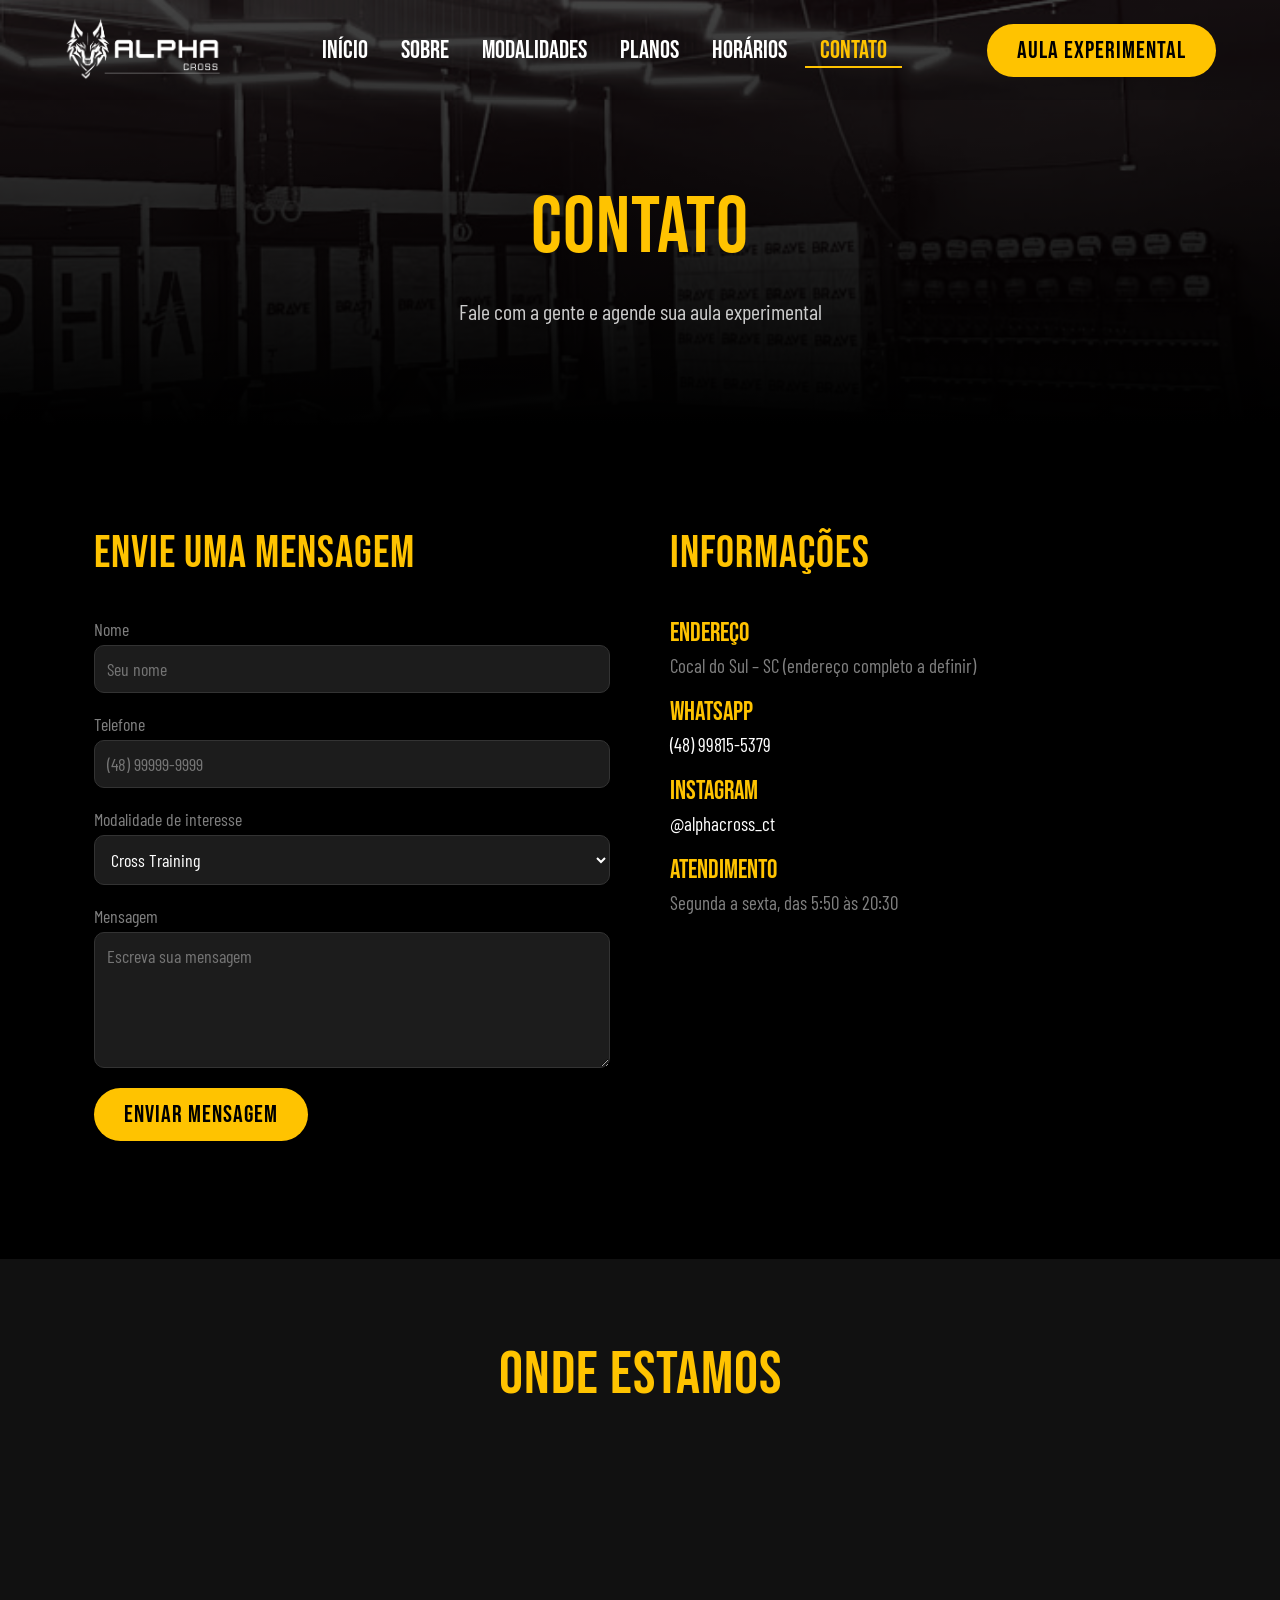
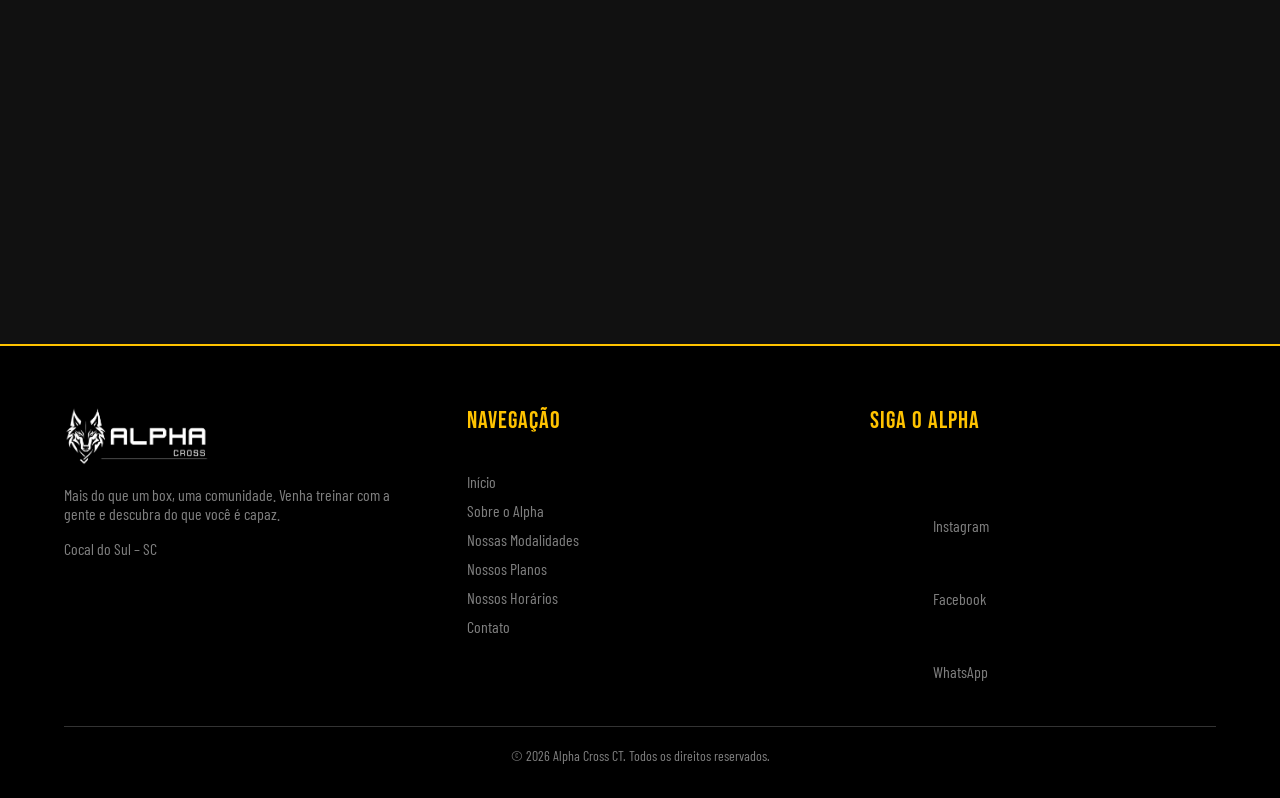
==== commit a85b02a8: "Alterações Alterações nos sites restantes, sobre.html, contato.html, modalidades.html, planos.html e" ====
--- a/contato.html
+++ b/contato.html
@@ -90,11 +90,11 @@
         </main>
         <footer>
             <section>
-                <img src="img/logo-alpha-cross-branca.png" alt="Logo Alpha Cross">
+                <img class="logo" src="img/logo-alpha-cross-branca.png" alt="Logo Alpha Cross">
                 <p>Mais do que um box, uma comunidade. Venha treinar com a gente e descubra do que você é capaz.</p>
                 <p>Cocal do Sul – SC</p>
             </section>
-            <section>
+            <section class="navegacao">
                 <nav>
                     <h4>Navegação</h4>
                     <a href="index.html">Início</a>
@@ -105,11 +105,11 @@
                     <a href="contato.html">Contato</a>
                 </nav>
             </section>
-            <section>
+            <section class="redes">
                 <h4>Siga o Alpha</h4>
-                <a href="https://www.instagram.com/alphacross_ct/" target="_blank">Instagram</a>
-                <a href="https://www.facebook.com/profile.php?id=61576485325156" target="_blank">Facebook</a>
-                <a href="https://wa.me/5548998155379" target="_blank">WhatsApp</a>
+                <a href="https://www.instagram.com/alphacross_ct/" target="_blank"><img src="img/fotos-footer/instagram.svg" alt="Instagram" width="24"> Instagram</a>
+                <a href="https://www.facebook.com/profile.php?id=61576485325156" target="_blank"><img class="face" src="img/fotos-footer/facebook.svg" alt="Facebook"> Facebook</a>
+                <a href="https://wa.me/5548998155379" target="_blank"><img class="whats" src="img/fotos-footer/whatsapp.svg" alt="WhatsApp"> WhatsApp</a>
             </section>
             <p id="copyright">&copy; 2026 Alpha Cross CT. Todos os direitos reservados.</p>
         </footer>
--- a/css/style.css
+++ b/css/style.css
@@ -37,7 +37,7 @@
     background-color: rgba(0,0,0, 0.1);
     display: flex;
     justify-content: space-between;/* joga o 1º item na esquerda, o último na direita e o do meio no centro */
-    padding: 20px 5%;
+    padding: 16px 5%;
     align-items: center;
     /* ALTERAÇÃO: o "animation-timeline: scroll()" foi removido porque não funciona no Firefox.
        Agora o js/script.js coloca a classe "rolando" quando a página desce,
@@ -49,13 +49,13 @@
     background-color: rgba(0,0,0, 0.9);   /* fundo quase preto (90%) */
 }
 header img {
-    height: 40px;
+    height: 65px;
     width: auto;
 }
 header nav a {
     text-decoration: none;
     font-family: "Bebas Neue", sans-serif;
-    font-size: 20px;
+    font-size: 25px;
     color: white;
     padding-left: 15px;
     padding-right: 15px;
@@ -115,7 +115,7 @@
     background-color: #FFC300;
     color: black;
     font-family: "Bebas Neue", sans-serif;
-    font-size: 22px;
+    font-size: 24px;
     letter-spacing: 1px;
     text-decoration: none;
     padding: 12px 30px;
@@ -182,7 +182,8 @@
     padding: 0 20px;
 }
 .card p {
-    font-size: 17px;
+    text-align: justify;
+    font-size: 20px;
     color: gray;
     padding: 0 20px;
 }
@@ -278,18 +279,47 @@
 }
 
 @media screen and (max-width: 600px) {
+
+    footer section p, footer section a {
+        font-size: 18px;
+    }
+    footer section h4 {
+        font-size: 24px;
+        margin: 10px 0px 8px
+    }
+    
+    footer section.navegacao {
+        width: 50%;
+    }
+
+    footer section.redes {
+        width: 50%;
+        display: row;
+        text-align: end;
+    }
+    footer section.redes img {
+    width: 24px;
+    height: 24px;
+    vertical-align: middle;
+    margin-right: 8px;
+    filter: invert(100%); /* inverte a cor da imagem de preto para branco */
+    }
+
     /* ALTERAÇÃO: removido o "body { background: yellow }", que era sobra de teste */
     h1 {
         font-size: 50px;
     }
-    .titulo {
-        font-size: 45px;
-    }
-    .card {
-        flex-basis: 100%; /* um card por linha */
-    }
+
     footer section {
         width: 100%;
         margin-bottom: 20px;
     }
-}
+
+    .titulo {
+        font-size: 45px;
+    }
+
+    .card {
+        flex-basis: 100%; /* um card por linha */
+    }
+}
--- a/css/contato.css
+++ b/css/contato.css
@@ -94,4 +94,23 @@
         width: 100%;
         padding: 0;
     }
+
+    #contato .titulo {
+        text-align: center;
+    }
+
+    #informacoes .titulo {
+        margin-top: 50px;
+    }
+
+    #informacoes p {
+        color: white;
+    }
+
+    #formContato .botao {
+        display: block;       /* ocupa a própria linha */
+        width: fit-content;   /* mas só do tamanho do conteúdo */
+        margin: 0 auto;       /* centraliza horizontalmente */
+        font-size: 24px;
+    }
 }
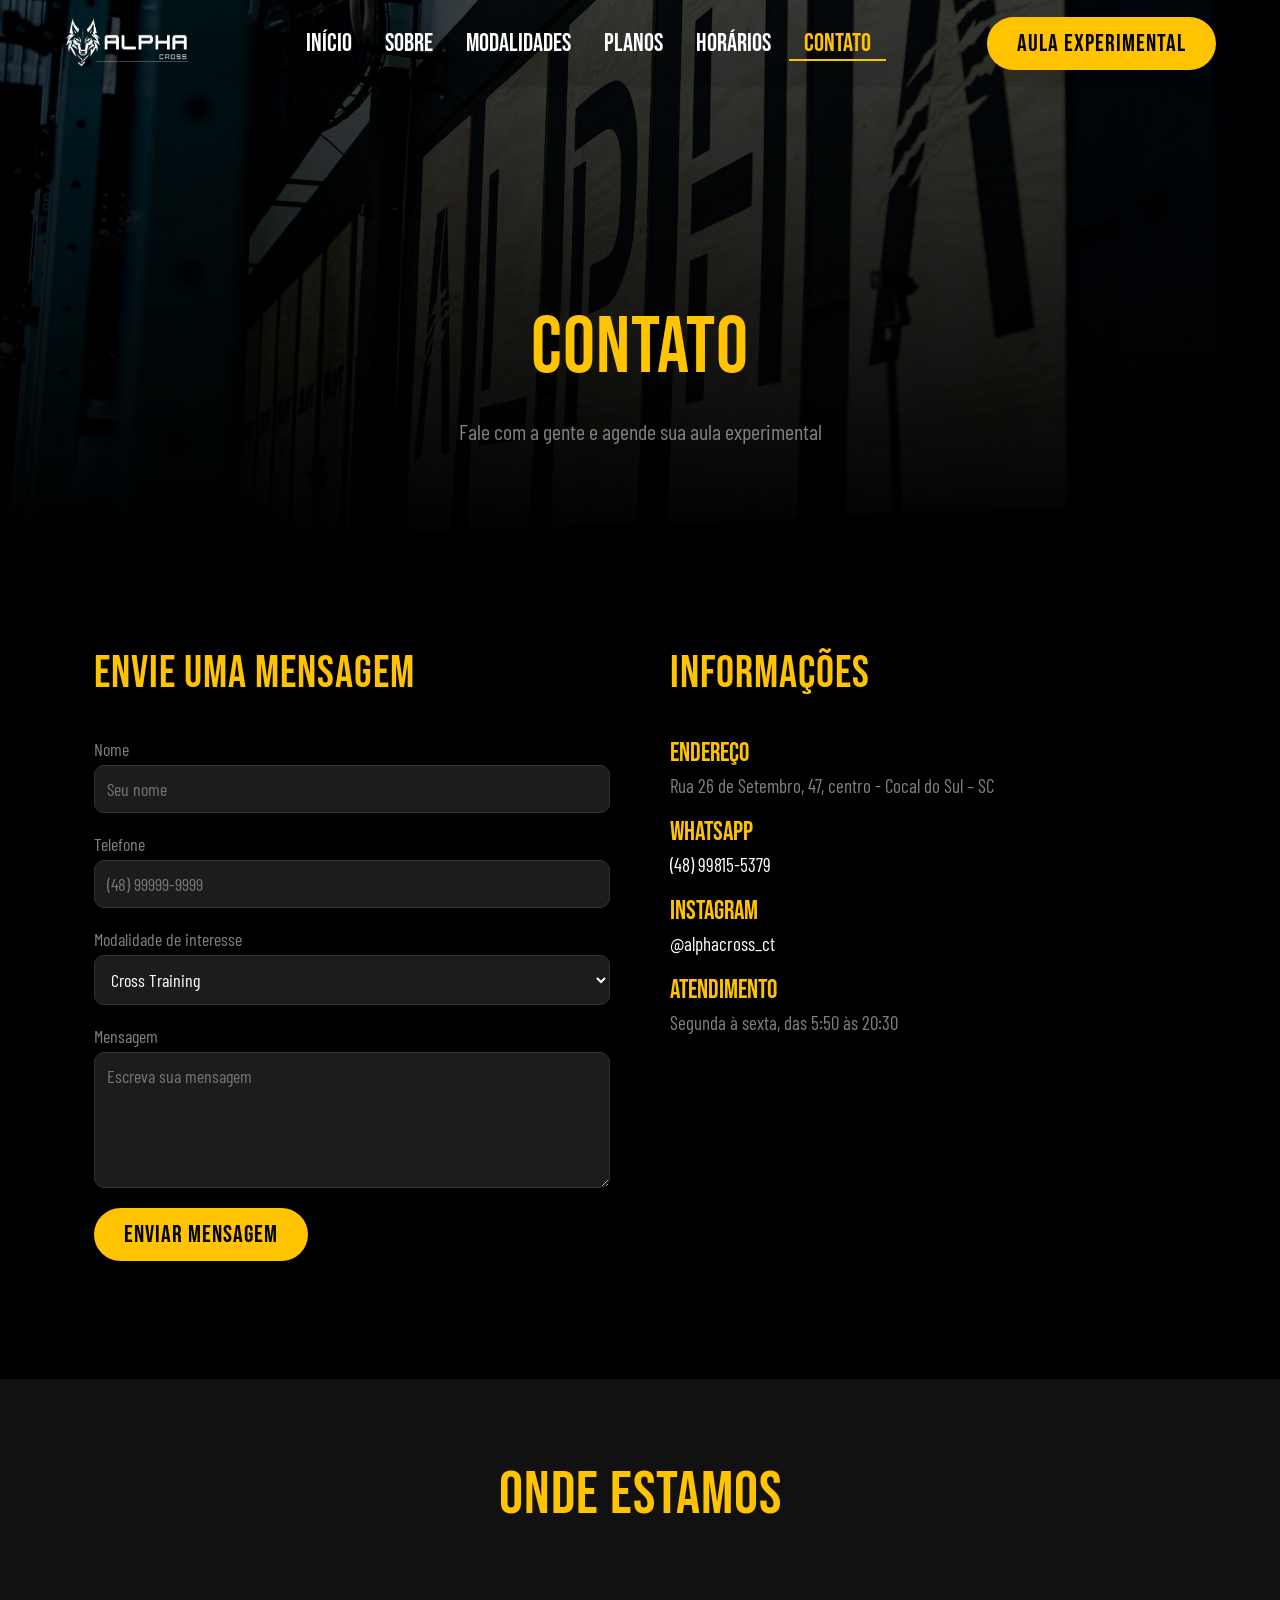
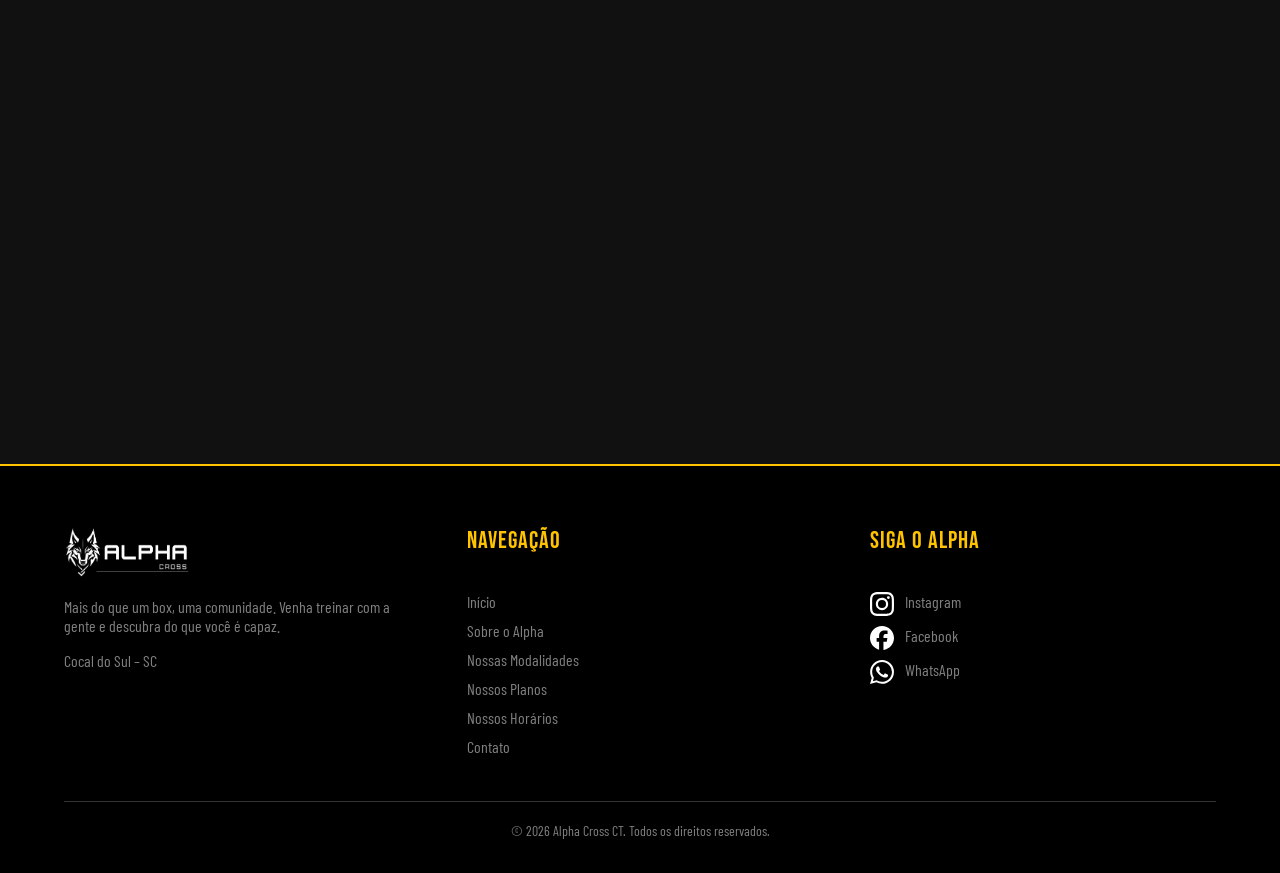
==== commit e8ddbf55: "Atualização de Fotos e detalhes de escrita" ====
--- a/contato.html
+++ b/contato.html
@@ -68,7 +68,7 @@
                     <h2 class="titulo">Informações</h2>
                     <address>
                         <strong>Endereço</strong>
-                        <p>Cocal do Sul – SC (endereço completo a definir)</p>
+                        <p>Rua 26 de Setembro, 47, centro - Cocal do Sul – SC</p>
 
                         <strong>WhatsApp</strong>
                         <!-- ALTERAÇÃO: número do WhatsApp atualizado -->
@@ -78,7 +78,7 @@
                         <p><a href="https://www.instagram.com/alphacross_ct/" target="_blank">@alphacross_ct</a></p>
 
                         <strong>Atendimento</strong>
-                        <p>Segunda a sexta, das 5:50 às 20:30</p>
+                        <p>Segunda à sexta, das 5:50 às 20:30</p>
                     </address>
                 </article>
             </section>
--- a/css/style.css
+++ b/css/style.css
@@ -19,6 +19,8 @@
        Os elementos filhos herdam a fonte do pai, então basta declarar uma vez */
     font-family: "Barlow Condensed", sans-serif;
     margin: 0; /* ALTERAÇÃO: tira a margem branca que o navegador coloca em volta da página */
+    touch-action: pan-x pan-y; /* permite rolar, bloqueia pinça e toque duplo para zoom */
+
 }
 
 /* ALTERAÇÃO: títulos passaram a usar a Bebas Neue (fonte de título) e os textos continuam
@@ -49,7 +51,7 @@
     background-color: rgba(0,0,0, 0.9);   /* fundo quase preto (90%) */
 }
 header img {
-    height: 65px;
+    height: 52px;
     width: auto;
 }
 header nav a {
@@ -191,7 +193,7 @@
 /* ALTERAÇÃO: banner do topo das páginas internas (Sobre, Modalidades, Planos...).
    É uma versão menor do #topo da página inicial. Cada página troca a foto no seu próprio CSS */
 .banner {
-    padding: 180px 5% 80px 5%;
+    padding: 300px 5% 80px 5%;
     text-align: center;
     background-image: linear-gradient(rgba(0, 0, 0, 0.7), black), url(../img/fotos-box/imagem2.jpeg);
     background-size: cover;
@@ -202,7 +204,7 @@
 }
 .banner p {
     font-size: 22px;
-    color: #ccc;
+    color: gray;
 }
 
 /* ALTERAÇÃO: estilo do rodapé (antes não tinha nenhum). 3 colunas lado a lado + linha de direitos */
@@ -217,8 +219,15 @@
 footer section {
     width: 30%;
 }
+footer section.redes img {
+    width: 24px;
+    height: 24px;
+    vertical-align: middle;
+    margin-right: 8px;
+    filter: invert(100%); /* inverte a cor da imagem de preto para branco */
+    }
 footer img {
-    height: 60px;
+    height: 52px;
     width: auto;
 }
 footer p {
@@ -289,7 +298,7 @@
     }
     
     footer section.navegacao {
-        width: 50%;
+        width: 40%;
     }
 
     footer section.redes {
@@ -298,28 +307,46 @@
         text-align: end;
     }
     footer section.redes img {
-    width: 24px;
+    width: 10%;
     height: 24px;
     vertical-align: middle;
     margin-right: 8px;
     filter: invert(100%); /* inverte a cor da imagem de preto para branco */
     }
 
-    /* ALTERAÇÃO: removido o "body { background: yellow }", que era sobra de teste */
-    h1 {
-        font-size: 50px;
-    }
-
     footer section {
         width: 100%;
         margin-bottom: 20px;
     }
 
+    h1, h2, h3, h4, h5, h6 {
+        font-size: 30px;
+    }
+
+    .sub {
+        font-size: 20px;
+    }
+    
     .titulo {
-        font-size: 45px;
+        font-size: 42px;
     }
 
     .card {
         flex-basis: 100%; /* um card por linha */
     }
-}
+
+    #topo h1 { 
+        font-size: 36px;
+        margin: 90px 6% 55px 6%;
+    }
+
+    .banner h1 {
+        font-size: 46px;
+}
+
+    #topo a {
+        font-size: 22px;
+    }
+
+    
+}
--- a/css/contato.css
+++ b/css/contato.css
@@ -3,7 +3,7 @@
 /* ALTERAÇÃO: arquivo criado. Estilos usados SÓ na página contato.html */
 
 .banner {
-    background-image: linear-gradient(rgba(0, 0, 0, 0.7), black), url(../img/fotos-box/imagem1.1.jpg);
+    background-image: linear-gradient(rgba(0, 0, 0, 0.7), black), url(../img/fotos-box/imagem-nova-06.jpg);
 }
 
 /* formulário de um lado, informações do outro */
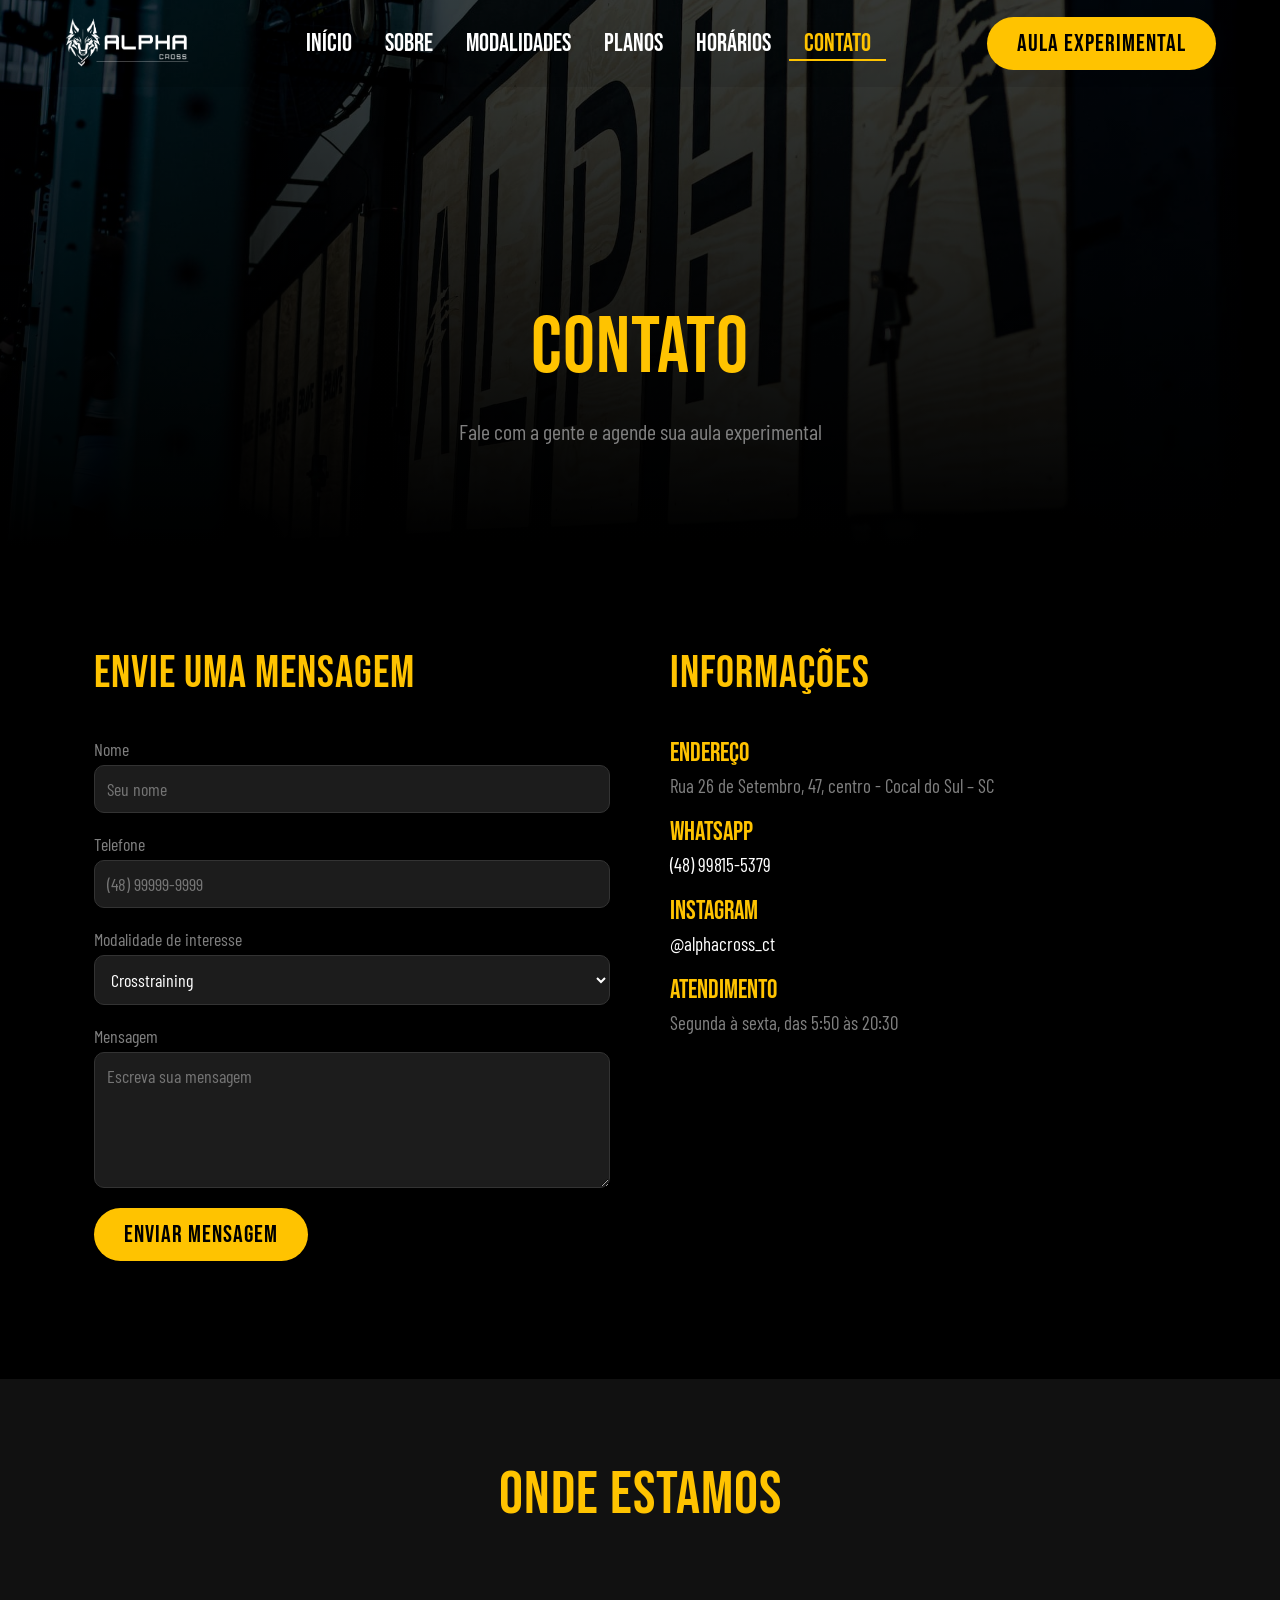
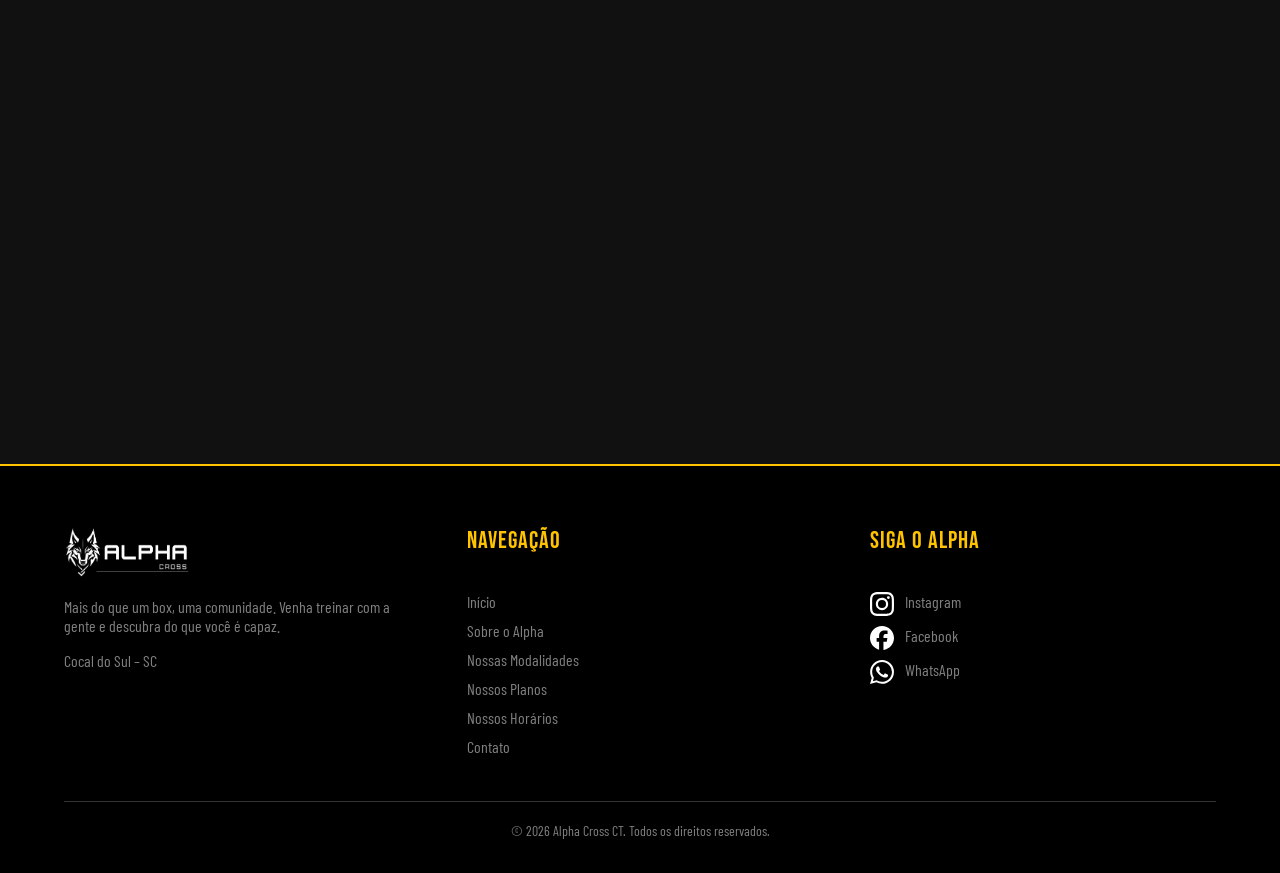
==== commit 0186ff39: "Atualização nome alphacross" ====
--- a/contato.html
+++ b/contato.html
@@ -27,6 +27,7 @@
             <a id="chamada1" class="botao" href="https://wa.me/5548998155379" target="_blank">Aula experimental</a>
         </header>
         <main>
+            <!-- ALTERAÇÃO: nomes das modalidades padronizados como o Box escreve: "Crosstraining" (junto) e "Alpha HIIT 45'" (o ' indica minutos) -->
             <section class="banner">
                 <h1>Contato</h1>
                 <p>Fale com a gente e agende sua aula experimental</p>
@@ -48,8 +49,8 @@
 
                         <label for="modalidade">Modalidade de interesse</label>
                         <select id="modalidade">
-                            <option>Cross Training</option>
-                            <option>Alpha Hiit 45</option>
+                            <option>Crosstraining</option>
+                            <option>Alpha HIIT 45'</option>
                             <option>Ainda não sei</option>
                         </select>
 
